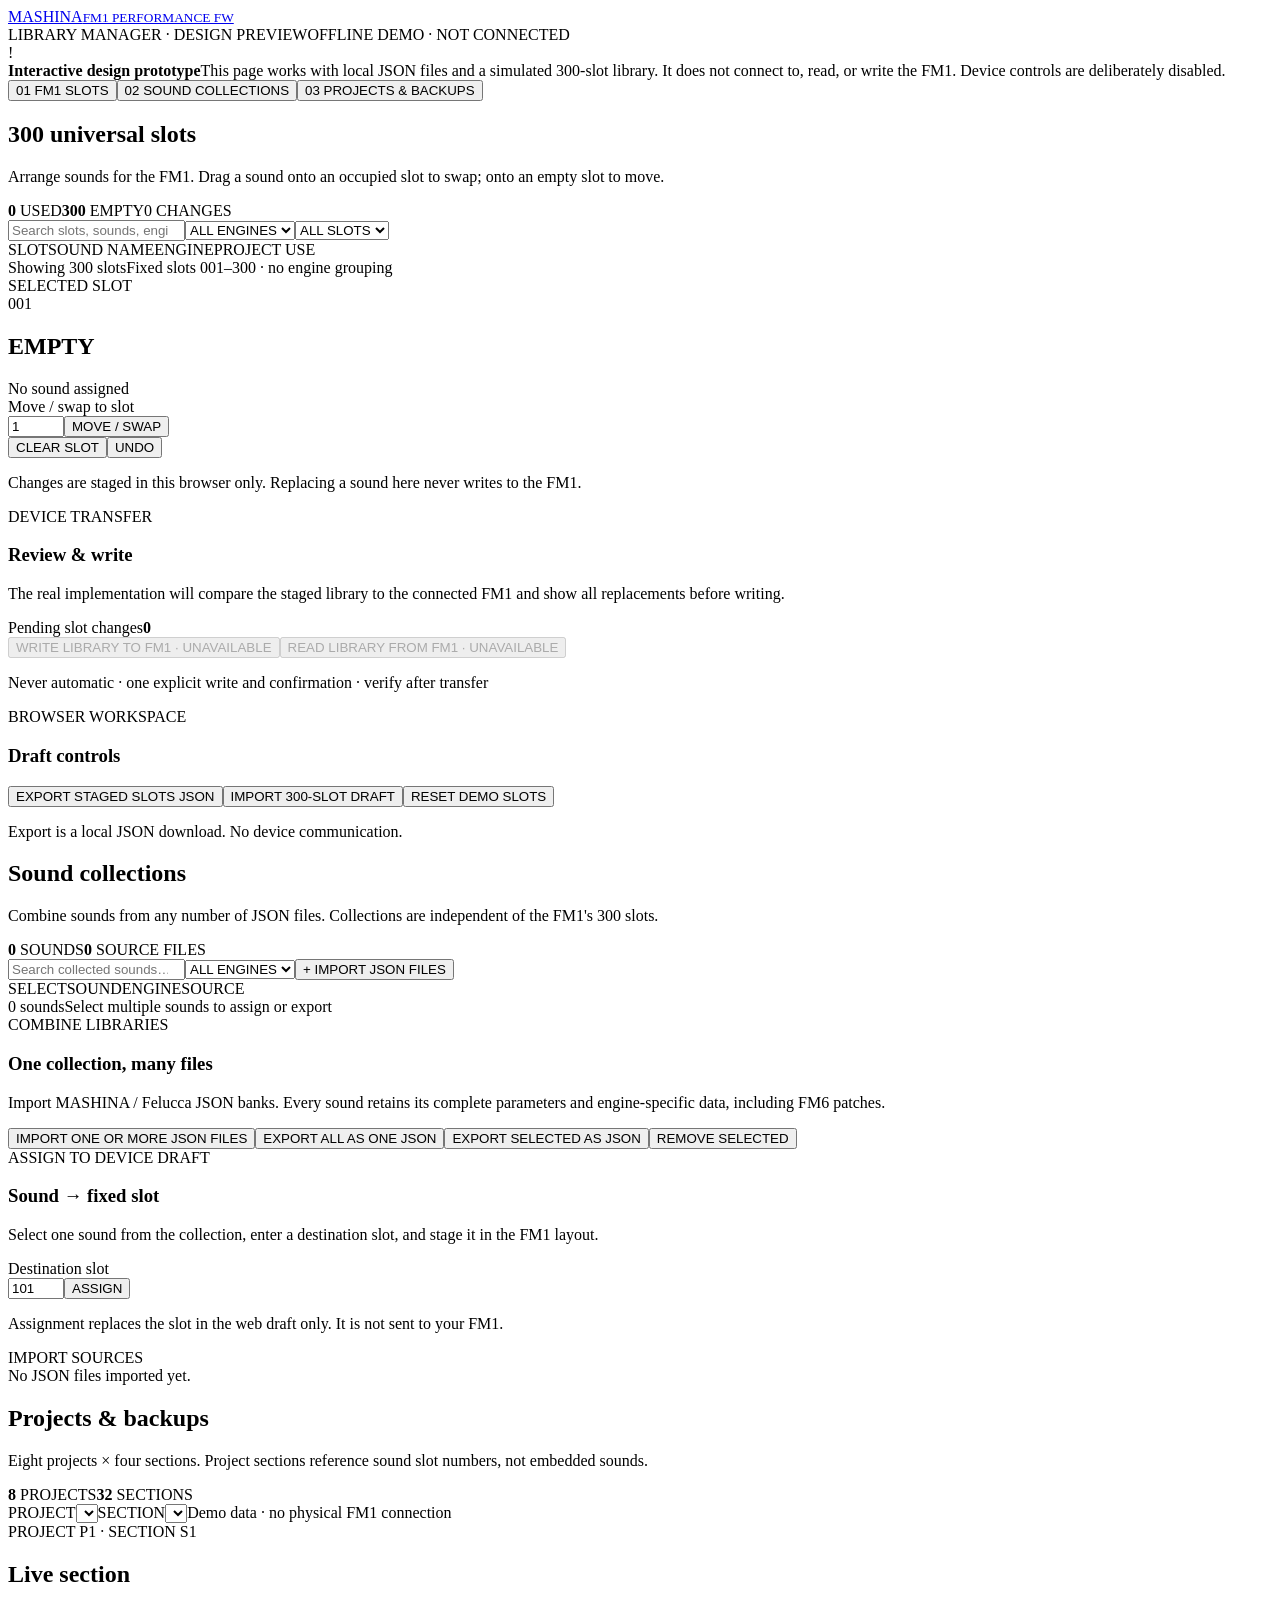
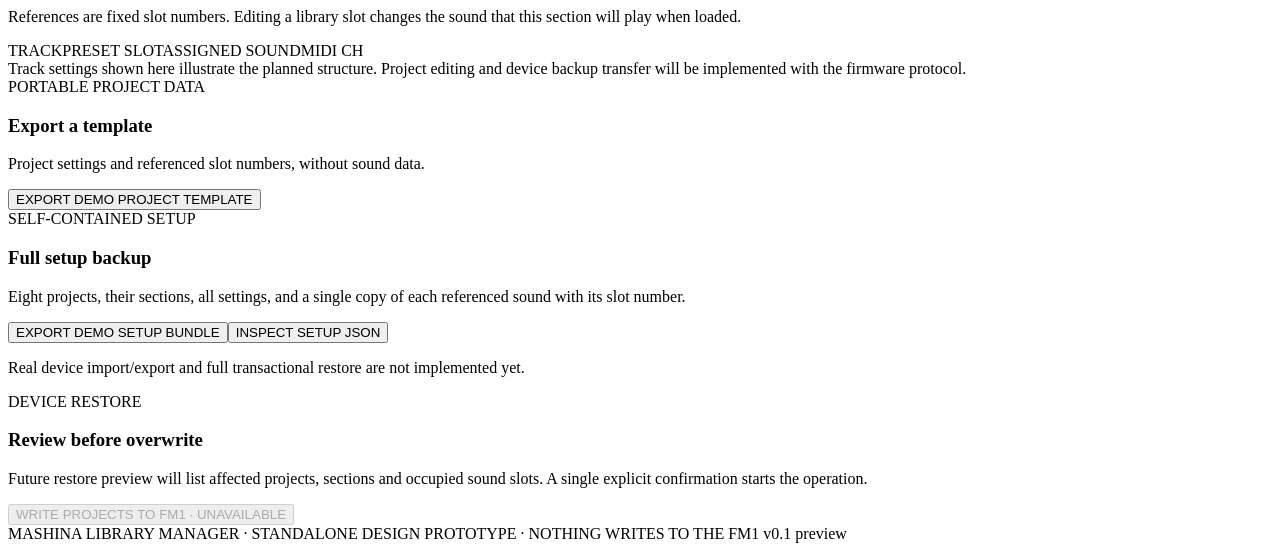
==== web/library/index.html @ ff2fd352 "feat(web): add three-section 300-slot library manager prototype shell" ====
<!doctype html>
<html lang="en">
<head>
<meta charset="utf-8"><meta name="viewport" content="width=device-width,initial-scale=1">
<meta name="theme-color" content="#080808">
<title>MASHINA — Library Manager (Prototype)</title>
<link rel="stylesheet" href="style.css">
</head>
<body>
<div class="shell">
  <header class="masthead"><a class="brand" href="../"><span>MASHINA</span><small>FM1 PERFORMANCE FW</small></a><div class="mast-right"><span class="phase">LIBRARY MANAGER · DESIGN PREVIEW</span><span class="demo">OFFLINE DEMO · NOT CONNECTED</span></div></header>
  <div class="notice"><span class="notice-icon">!</span><div><strong>Interactive design prototype</strong><span>This page works with local JSON files and a simulated 300-slot library. It does not connect to, read, or write the FM1. Device controls are deliberately disabled.</span></div></div>
  <nav class="tabs" aria-label="Library sections"><button class="tab active" data-tab="device">01 <span>FM1 SLOTS</span></button><button class="tab" data-tab="collections">02 <span>SOUND COLLECTIONS</span></button><button class="tab" data-tab="projects">03 <span>PROJECTS & BACKUPS</span></button></nav>
  <main>
    <section class="panel active" id="tab-device" aria-label="FM1 slots">
      <div class="section-heading"><div><h1>300 universal slots</h1><p>Arrange sounds for the FM1. Drag a sound onto an occupied slot to swap; onto an empty slot to move.</p></div><div class="meta-pills"><span class="pill"><b id="usedCount">0</b> USED</span><span class="pill"><b id="emptyCount">300</b> EMPTY</span><span class="pill orange" id="dirtyCount">0 CHANGES</span></div></div>
      <div class="layout-device">
        <div class="main-card">
          <div class="toolbar"><input id="slotSearch" type="search" placeholder="Search slots, sounds, engines…" aria-label="Search slots"><select id="slotEngine" aria-label="Filter by engine"><option value="">ALL ENGINES</option></select><select id="slotStatus" aria-label="Filter by occupancy"><option value="all">ALL SLOTS</option><option value="used">OCCUPIED</option><option value="empty">EMPTY</option><option value="changed">CHANGED</option></select></div>
          <div class="table-heading"><span>SLOT</span><span>SOUND NAME</span><span>ENGINE</span><span>PROJECT USE</span><span></span></div>
          <div class="slot-list" id="slotList" role="list" aria-label="300 sound slots"></div>
          <div class="table-foot"><span id="slotShowing">Showing 300 slots</span><span>Fixed slots 001–300 · no engine grouping</span></div>
        </div>
        <aside class="side-stack">
          <div class="side-card"><div class="eyebrow">SELECTED SLOT</div><div class="slot-hero" id="selectedNumber">001</div><h2 id="selectedName">EMPTY</h2><div class="muted" id="selectedEngine">No sound assigned</div><div class="hr"></div><label for="destinationSlot">Move / swap to slot</label><div class="inline"><input id="destinationSlot" type="number" min="1" max="300" value="1"><button id="moveButton" class="ghost">MOVE / SWAP</button></div><div class="inline spaced"><button id="clearButton" class="ghost danger">CLEAR SLOT</button><button id="undoButton" class="ghost">UNDO</button></div><p class="tiny">Changes are staged in this browser only. Replacing a sound here never writes to the FM1.</p></div>
          <div class="side-card accent"><div class="eyebrow">DEVICE TRANSFER</div><h3>Review & write</h3><p class="muted">The real implementation will compare the staged library to the connected FM1 and show all replacements before writing.</p><div class="countline"><span>Pending slot changes</span><strong id="pendingCount">0</strong></div><button class="primary full" disabled title="Disabled in this design prototype">WRITE LIBRARY TO FM1 · UNAVAILABLE</button><button class="ghost full" disabled title="Disabled in this design prototype">READ LIBRARY FROM FM1 · UNAVAILABLE</button><p class="tiny">Never automatic · one explicit write and confirmation · verify after transfer</p></div>
          <div class="side-card"><div class="eyebrow">BROWSER WORKSPACE</div><h3>Draft controls</h3><div class="stack-buttons"><button class="ghost" id="exportSlots">EXPORT STAGED SLOTS JSON</button><button class="ghost" id="importSlots">IMPORT 300-SLOT DRAFT</button><button class="ghost" id="resetSlots">RESET DEMO SLOTS</button></div><p class="tiny">Export is a local JSON download. No device communication.</p></div>
        </aside>
      </div>
    </section>
    <section class="panel" id="tab-collections" aria-label="Sound collections">
      <div class="section-heading"><div><h1>Sound collections</h1><p>Combine sounds from any number of JSON files. Collections are independent of the FM1's 300 slots.</p></div><div class="meta-pills"><span class="pill"><b id="collectionCount">0</b> SOUNDS</span><span class="pill"><b id="fileCount">0</b> SOURCE FILES</span></div></div>
      <div class="collection-layout">
        <div class="main-card"><div class="toolbar"><input id="collectionSearch" type="search" placeholder="Search collected sounds…"><select id="collectionEngine"><option value="">ALL ENGINES</option></select><button class="primary" id="importCollections">+ IMPORT JSON FILES</button></div><div class="table-heading collected"><span>SELECT</span><span>SOUND</span><span>ENGINE</span><span>SOURCE</span><span></span></div><div id="collectionList" class="collection-list"></div><div class="table-foot"><span id="collectionShowing">0 sounds</span><span>Select multiple sounds to assign or export</span></div></div>
        <aside class="side-stack"><div class="side-card"><div class="eyebrow">COMBINE LIBRARIES</div><h3>One collection, many files</h3><p class="muted">Import MASHINA / Felucca JSON banks. Every sound retains its complete parameters and engine-specific data, including FM6 patches.</p><div class="stack-buttons"><button class="primary" id="importCollectionsSide">IMPORT ONE OR MORE JSON FILES</button><button class="ghost" id="exportCollection">EXPORT ALL AS ONE JSON</button><button class="ghost" id="exportSelected">EXPORT SELECTED AS JSON</button><button class="ghost danger" id="removeSelected">REMOVE SELECTED</button></div></div><div class="side-card"><div class="eyebrow">ASSIGN TO DEVICE DRAFT</div><h3>Sound → fixed slot</h3><p class="muted">Select one sound from the collection, enter a destination slot, and stage it in the FM1 layout.</p><label for="assignSlot">Destination slot</label><div class="inline"><input type="number" id="assignSlot" value="101" min="1" max="300"><button class="primary" id="assignSound">ASSIGN</button></div><p class="tiny">Assignment replaces the slot in the web draft only. It is not sent to your FM1.</p></div><div class="side-card"><div class="eyebrow">IMPORT SOURCES</div><div id="sourceList" class="source-list muted">No JSON files imported yet.</div></div></aside>
      </div>
    </section>
    <section class="panel" id="tab-projects" aria-label="Projects and backups"><div class="section-heading"><div><h1>Projects & backups</h1><p>Eight projects × four sections. Project sections reference sound slot numbers, not embedded sounds.</p></div><div class="meta-pills"><span class="pill"><b>8</b> PROJECTS</span><span class="pill"><b>32</b> SECTIONS</span></div></div>
      <div class="project-layout"><div class="main-card project-main"><div class="toolbar"><label for="projectSelect">PROJECT</label><select id="projectSelect"></select><label for="sectionSelect">SECTION</label><select id="sectionSelect"></select><span class="muted small">Demo data · no physical FM1 connection</span></div><div class="project-summary"><span class="eyebrow" id="projectLabel">PROJECT P1 · SECTION S1</span><h2 id="projectTitle">Live section</h2><p>References are fixed slot numbers. Editing a library slot changes the sound that this section will play when loaded.</p></div><div class="table-heading trackhead"><span>TRACK</span><span>PRESET SLOT</span><span>ASSIGNED SOUND</span><span>MIDI CH</span></div><div id="projectTracks" class="track-list"></div><div class="project-foot">Track settings shown here illustrate the planned structure. Project editing and device backup transfer will be implemented with the firmware protocol.</div></div><aside class="side-stack"><div class="side-card"><div class="eyebrow">PORTABLE PROJECT DATA</div><h3>Export a template</h3><p class="muted">Project settings and referenced slot numbers, without sound data.</p><button class="ghost full" id="exportTemplate">EXPORT DEMO PROJECT TEMPLATE</button></div><div class="side-card"><div class="eyebrow">SELF-CONTAINED SETUP</div><h3>Full setup backup</h3><p class="muted">Eight projects, their sections, all settings, and a single copy of each referenced sound with its slot number.</p><div class="stack-buttons"><button class="ghost" id="exportBundle">EXPORT DEMO SETUP BUNDLE</button><button class="ghost" id="importBundle">INSPECT SETUP JSON</button></div><p class="tiny">Real device import/export and full transactional restore are not implemented yet.</p></div><div class="side-card accent"><div class="eyebrow">DEVICE RESTORE</div><h3>Review before overwrite</h3><p class="muted">Future restore preview will list affected projects, sections and occupied sound slots. A single explicit confirmation starts the operation.</p><button disabled class="primary full">WRITE PROJECTS TO FM1 · UNAVAILABLE</button></div></aside></div>
    </section>
  </main>
  <footer> MASHINA LIBRARY MANAGER · STANDALONE DESIGN PROTOTYPE · NOTHING WRITES TO THE FM1 <span>v0.1 preview</span></footer>
</div>
<div id="toast" class="toast" role="status" aria-live="polite"></div>
<input id="filePicker" type="file" accept=".json,application/json" multiple hidden>
<dialog id="confirmDialog"><form method="dialog"><h2 id="dialogTitle">Confirm</h2><p id="dialogText"></p><div class="dialog-actions"><button value="cancel" class="ghost">CANCEL</button><button value="confirm" class="primary">CONFIRM</button></div></form></dialog>
<script src="app.js"></script>
</body>
</html>
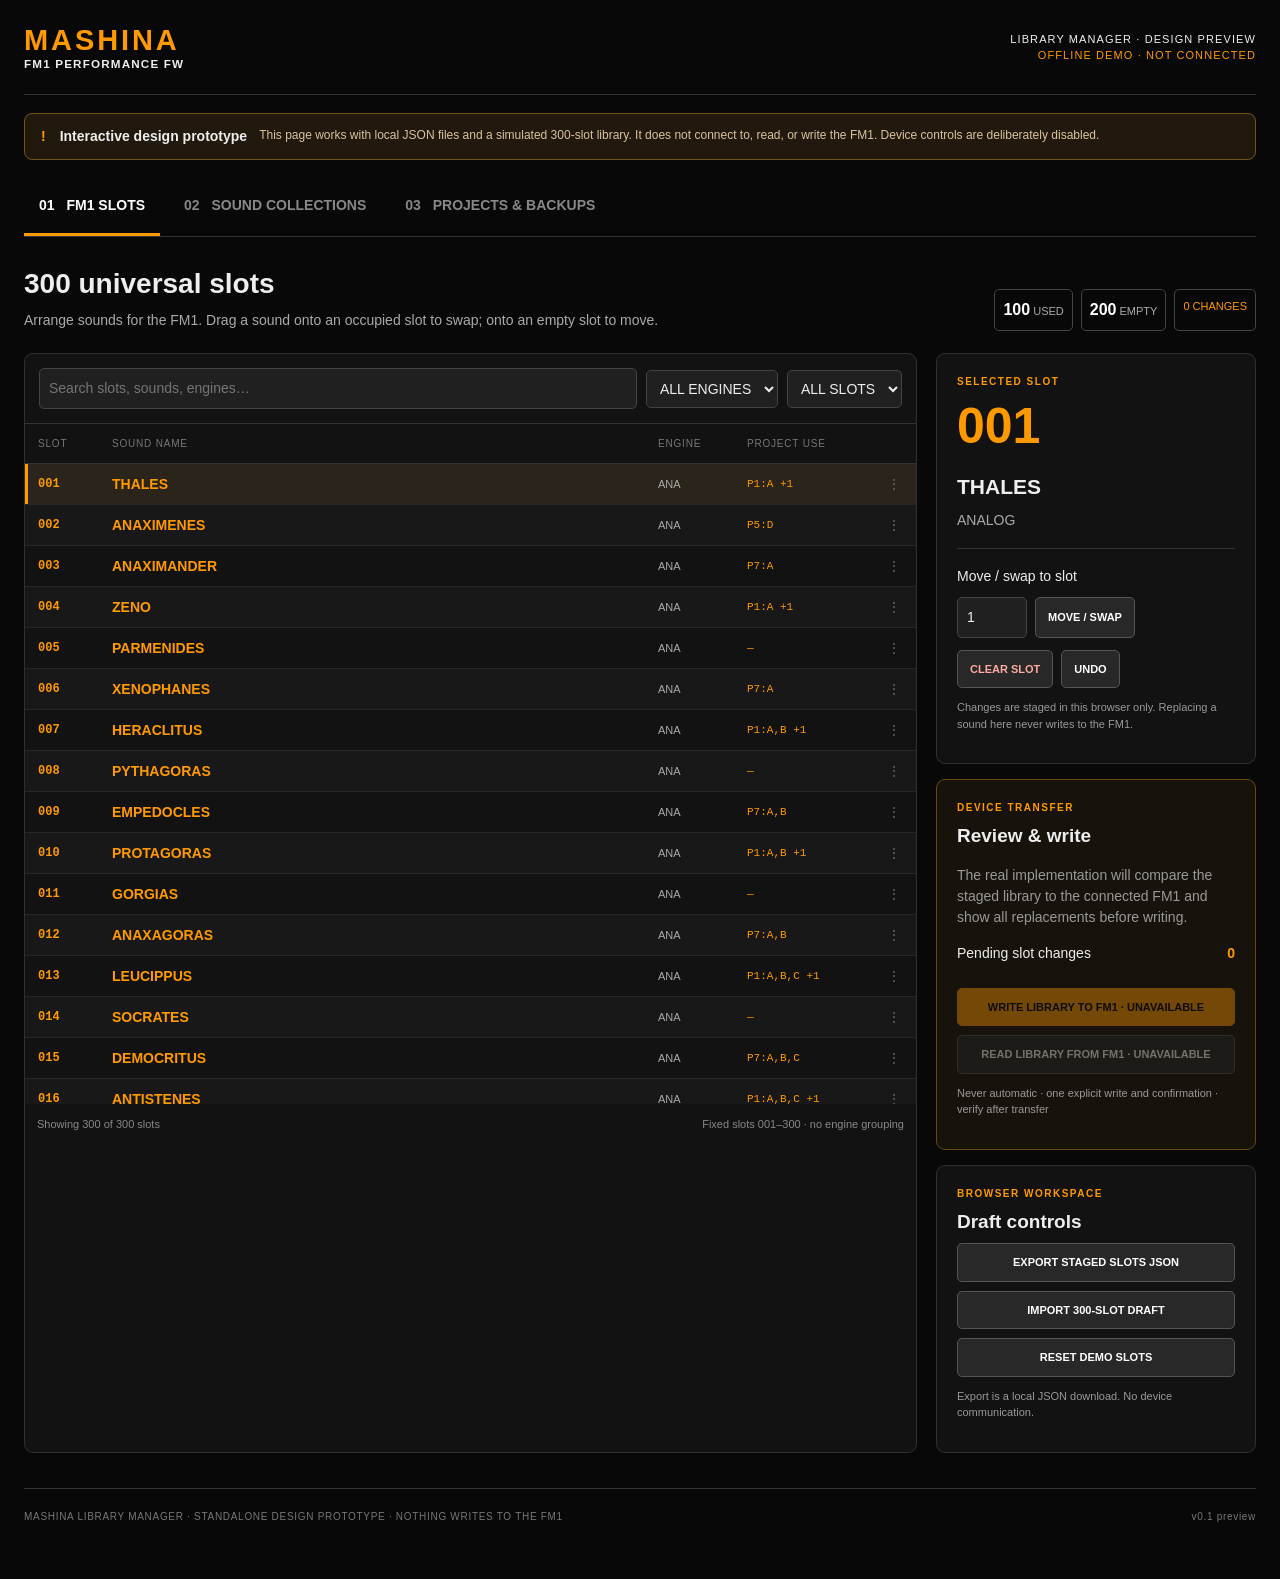
==== commit 6af3ce59: "Library prototype: A–D sections, usage dialog and browser-only project/setup imports" ====
--- a/web/library/index.html
+++ b/web/library/index.html
@@ -36,7 +36,7 @@
       </div>
     </section>
     <section class="panel" id="tab-projects" aria-label="Projects and backups"><div class="section-heading"><div><h1>Projects & backups</h1><p>Eight projects × four sections. Project sections reference sound slot numbers, not embedded sounds.</p></div><div class="meta-pills"><span class="pill"><b>8</b> PROJECTS</span><span class="pill"><b>32</b> SECTIONS</span></div></div>
-      <div class="project-layout"><div class="main-card project-main"><div class="toolbar"><label for="projectSelect">PROJECT</label><select id="projectSelect"></select><label for="sectionSelect">SECTION</label><select id="sectionSelect"></select><span class="muted small">Demo data · no physical FM1 connection</span></div><div class="project-summary"><span class="eyebrow" id="projectLabel">PROJECT P1 · SECTION S1</span><h2 id="projectTitle">Live section</h2><p>References are fixed slot numbers. Editing a library slot changes the sound that this section will play when loaded.</p></div><div class="table-heading trackhead"><span>TRACK</span><span>PRESET SLOT</span><span>ASSIGNED SOUND</span><span>MIDI CH</span></div><div id="projectTracks" class="track-list"></div><div class="project-foot">Track settings shown here illustrate the planned structure. Project editing and device backup transfer will be implemented with the firmware protocol.</div></div><aside class="side-stack"><div class="side-card"><div class="eyebrow">PORTABLE PROJECT DATA</div><h3>Export a template</h3><p class="muted">Project settings and referenced slot numbers, without sound data.</p><button class="ghost full" id="exportTemplate">EXPORT DEMO PROJECT TEMPLATE</button></div><div class="side-card"><div class="eyebrow">SELF-CONTAINED SETUP</div><h3>Full setup backup</h3><p class="muted">Eight projects, their sections, all settings, and a single copy of each referenced sound with its slot number.</p><div class="stack-buttons"><button class="ghost" id="exportBundle">EXPORT DEMO SETUP BUNDLE</button><button class="ghost" id="importBundle">INSPECT SETUP JSON</button></div><p class="tiny">Real device import/export and full transactional restore are not implemented yet.</p></div><div class="side-card accent"><div class="eyebrow">DEVICE RESTORE</div><h3>Review before overwrite</h3><p class="muted">Future restore preview will list affected projects, sections and occupied sound slots. A single explicit confirmation starts the operation.</p><button disabled class="primary full">WRITE PROJECTS TO FM1 · UNAVAILABLE</button></div></aside></div>
+      <div class="project-layout"><div class="main-card project-main"><div class="toolbar"><label for="projectSelect">PROJECT</label><select id="projectSelect"></select><label for="sectionSelect">SECTION</label><select id="sectionSelect"></select><span class="muted small">Demo data · no physical FM1 connection</span></div><div class="project-summary"><span class="eyebrow" id="projectLabel">PROJECT P1 · SECTION A</span><h2 id="projectTitle">Live section</h2><p>References are fixed slot numbers. Editing a library slot changes the sound that this section will play when loaded.</p></div><div class="table-heading trackhead"><span>TRACK</span><span>PRESET SLOT</span><span>ASSIGNED SOUND</span><span>MIDI CH</span></div><div id="projectTracks" class="track-list"></div><div class="project-foot">Track settings shown here illustrate the planned structure. Project editing and device backup transfer will be implemented with the firmware protocol.</div></div><aside class="side-stack"><div class="side-card"><div class="eyebrow">PORTABLE PROJECT DATA</div><h3>Export a template</h3><p class="muted">Project settings and referenced slot numbers, without sound data.</p><button class="ghost full" id="exportTemplate">EXPORT DEMO PROJECT TEMPLATE</button><button class="ghost full" id="importTemplate">IMPORT DEMO PROJECT TEMPLATE</button></div><div class="side-card"><div class="eyebrow">SELF-CONTAINED SETUP</div><h3>Full setup backup</h3><p class="muted">Eight projects, their sections, all settings, and a single copy of each referenced sound with its slot number.</p><div class="stack-buttons"><button class="ghost" id="exportBundle">EXPORT DEMO SETUP BUNDLE</button><button class="ghost" id="importBundle">IMPORT DEMO SETUP BUNDLE</button></div><p class="tiny">Imports and exports stage data in this browser only; firmware backup/restore is not implemented.</p></div><div class="side-card accent"><div class="eyebrow">DEVICE RESTORE</div><h3>Review before overwrite</h3><p class="muted">Future restore preview will list affected projects, sections and occupied sound slots. A single explicit confirmation starts the operation.</p><button disabled class="primary full">WRITE PROJECTS TO FM1 · UNAVAILABLE</button></div></aside></div>
     </section>
   </main>
   <footer> MASHINA LIBRARY MANAGER · STANDALONE DESIGN PROTOTYPE · NOTHING WRITES TO THE FM1 <span>v0.1 preview</span></footer>
@@ -44,6 +44,7 @@
 <div id="toast" class="toast" role="status" aria-live="polite"></div>
 <input id="filePicker" type="file" accept=".json,application/json" multiple hidden>
 <dialog id="confirmDialog"><form method="dialog"><h2 id="dialogTitle">Confirm</h2><p id="dialogText"></p><div class="dialog-actions"><button value="cancel" class="ghost">CANCEL</button><button value="confirm" class="primary">CONFIRM</button></div></form></dialog>
+<dialog id="usageDialog"><h2 id="usageTitle">PROJECT REFERENCES</h2><p id="usageText" class="usage-text"></p><form method="dialog"><div class="dialog-actions"><button class="primary">CLOSE</button></div></form></dialog>
 <script src="app.js"></script>
 </body>
 </html>
--- a/web/library/style.css
+++ b/web/library/style.css
@@ -0,0 +1 @@
+:root{color-scheme:dark;--orange:#ff9900;--border:#303030;--dim:#999}*{box-sizing:border-box}body{margin:0;background:#080808;color:#eee;font:14px/1.5 Arial,sans-serif}button,input,select{font:inherit}button{cursor:pointer}button:disabled{opacity:.4;cursor:not-allowed}a{color:inherit}.shell{max-width:1440px;margin:auto;padding:0 24px}.masthead{height:95px;display:flex;justify-content:space-between;align-items:center;border-bottom:1px solid var(--border)}.brand{text-decoration:none;display:flex;flex-direction:column;line-height:1.15}.brand span{font-size:29px;font-weight:900;color:var(--orange);letter-spacing:.1em}.brand small{font-weight:700;letter-spacing:.1em}.mast-right{display:flex;flex-direction:column;text-align:right;font-size:11px;letter-spacing:.1em}.demo,.eyebrow{color:var(--orange)}.notice{background:#21190e;border:1px solid #75521c;border-radius:8px;padding:12px 16px;display:flex;gap:14px;margin:18px 0}.notice-icon{font-weight:900;color:var(--orange)}.notice>div{display:flex;gap:12px;flex-wrap:wrap}.notice span:last-child{color:#dac39f;font-size:12px}.tabs{display:flex;border-bottom:1px solid #333;margin-bottom:26px;gap:9px}.tab{border:0;border-bottom:3px solid transparent;background:transparent;color:#888;padding:17px 15px;font-weight:700}.tab span{margin-left:8px}.tab.active{color:#fff;border-color:var(--orange)}.panel{display:none}.panel.active{display:block}.section-heading{display:flex;justify-content:space-between;align-items:flex-end;margin-bottom:22px;gap:15px}.section-heading h1{font-size:28px;margin:0}.section-heading p,.muted{color:#aaa}.section-heading p{margin:5px 0 0}.meta-pills{display:flex;gap:8px}.pill{border:1px solid #444;padding:8px;color:#aaa;border-radius:5px;white-space:nowrap;font-size:11px}.pill b{font-size:16px;color:#fff}.pill.orange{color:var(--orange)}.layout-device,.collection-layout,.project-layout{display:grid;grid-template-columns:minmax(0,1fr) 320px;gap:19px}.main-card,.side-card{border:1px solid var(--border);border-radius:9px;background:#121212;min-width:0}.main-card{overflow:hidden}.side-stack{display:flex;flex-direction:column;gap:15px}.side-card{padding:20px}.side-card.accent{background:#17130c;border-color:#674713}.side-card h2,.side-card h3{margin:7px 0}.side-card h3{font-size:19px}.side-card p{color:#999}.eyebrow{font-size:10px;font-weight:800;letter-spacing:.15em}.slot-hero{font-size:50px;font-weight:900;color:var(--orange)}.hr{height:1px;background:#333;margin:17px 0}.toolbar{display:flex;gap:9px;padding:14px;border-bottom:1px solid #333;flex-wrap:wrap;align-items:center}.toolbar input[type=search]{min-width:160px;flex:1}input,select{background:#202020;color:#eee;border:1px solid #444;border-radius:5px;padding:9px;min-width:0}.primary,.ghost{border:1px solid #555;border-radius:5px;padding:10px 12px;background:#282828;color:#fff;font-size:11px;font-weight:700}.primary{background:var(--orange);border-color:var(--orange);color:#000}.danger{color:#ffaaa2}.full{width:100%;margin-top:9px}.stack-buttons{display:flex;flex-direction:column;gap:9px}.inline{display:flex;gap:8px;margin:10px 0}.inline input{max-width:90px}.spaced{margin-top:12px}.tiny{font-size:11px;color:#777}.table-heading,.slot-row{display:grid;grid-template-columns:65px minmax(0,1.5fr) 80px 125px 22px;gap:9px;padding:0 13px;align-items:center}.table-heading{height:40px;border-bottom:1px solid #343434;font-size:10px;letter-spacing:.08em;color:#777}.slot-list{max-height:640px;overflow:auto}.slot-row{min-height:41px;border-bottom:1px solid #272727;cursor:pointer}.slot-row:nth-child(even),.collection-row:nth-child(even),.track-row:nth-child(even){background:#181818}.slot-row:hover{background:#272727}.slot-row.active{box-shadow:inset 3px 0 var(--orange);background:#2a241a}.slot-row.drop-target{outline:2px dashed var(--orange);outline-offset:-3px}.index{font:700 12px monospace;color:#aaa}.sound-name{font-weight:700;overflow:hidden;text-overflow:ellipsis;white-space:nowrap}.active .sound-name,.active .index{color:var(--orange)}.empty-name{color:#777;font-style:italic}.engine-tag{color:#aaa;font-size:11px}.use-tag{color:var(--orange);font:11px monospace}.row-action{background:transparent;border:0;color:#666}.table-foot{display:flex;justify-content:space-between;gap:12px;padding:12px;font-size:11px;color:#888}.countline{display:flex;justify-content:space-between;margin:15px 0}.countline strong{color:var(--orange)}.collected,.collection-row{grid-template-columns:55px minmax(0,1.5fr) 90px minmax(0,1fr) 18px}.collection-list{min-height:400px;max-height:600px;overflow:auto}.collection-row{display:grid;gap:9px;align-items:center;padding:10px 13px;border-bottom:1px solid #303030}.collection-row span{overflow:hidden;text-overflow:ellipsis;white-space:nowrap}.collection-row input{accent-color:var(--orange)}.source-item{border-bottom:1px solid #333;padding:8px 0}.placeholder{padding:50px 20px;text-align:center;color:#888}.project-summary{padding:20px;border-bottom:1px solid #333}.project-summary h2{font-size:23px;margin:8px 0}.project-summary p{color:#aaa}.trackhead,.track-row{grid-template-columns:65px 125px minmax(0,1fr) 90px}.track-row{display:grid;gap:10px;align-items:center;padding:10px 15px;border-bottom:1px solid #333}.track-row input{max-width:90px}.project-foot{padding:14px;color:#777}.toast{position:fixed;bottom:22px;right:22px;max-width:420px;padding:14px;background:#292929;border:1px solid #96621a;border-radius:8px;opacity:0;pointer-events:none}.toast.show{opacity:1}footer{color:#777;border-top:1px solid #333;margin:35px 0;padding:20px 0;font-size:10px;letter-spacing:.07em;display:flex;justify-content:space-between}dialog{background:#181818;color:#fff;border:1px solid #555;border-radius:9px;max-width:430px;padding:24px}dialog::backdrop{background:#000b}.dialog-actions{display:flex;justify-content:flex-end;gap:9px;margin-top:25px}@media(max-width:850px){.layout-device,.collection-layout,.project-layout{grid-template-columns:1fr}.side-stack{display:grid;grid-template-columns:repeat(auto-fit,minmax(245px,1fr))}.section-heading{flex-direction:column;align-items:flex-start}.shell{padding:0 12px}}@media(max-width:560px){.brand span{font-size:21px}.brand small{font-size:9px}.mast-right .phase{display:none}.tab{padding:10px 6px;font-size:10px}.tab span{margin-left:2px}.table-heading,.slot-row{grid-template-columns:40px minmax(0,1fr) 42px 80px 14px;gap:5px;padding:0 6px;font-size:10px}.use-tag,.engine-tag{font-size:9px}.collected,.collection-row{grid-template-columns:28px minmax(0,1fr) 42px 75px 0;gap:4px}.trackhead,.track-row{grid-template-columns:35px 80px minmax(0,1fr) 45px;gap:5px}}
